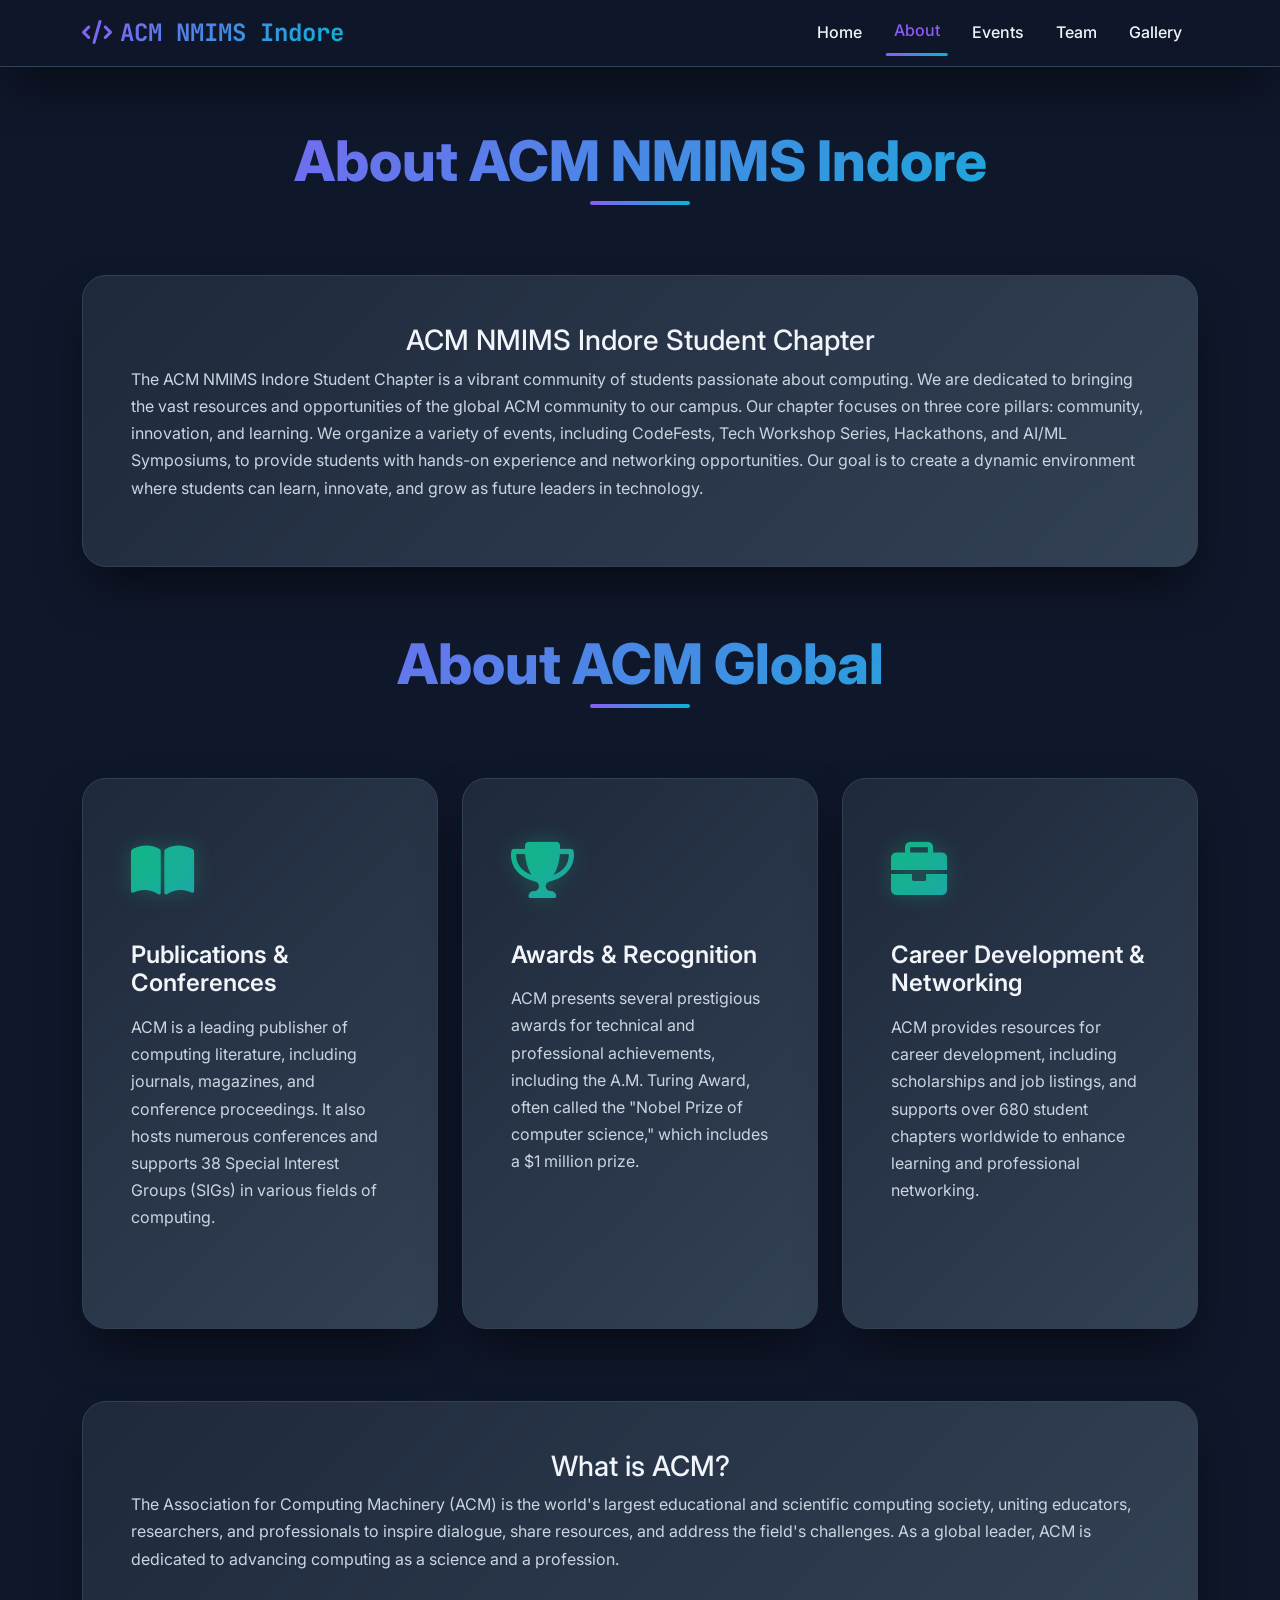
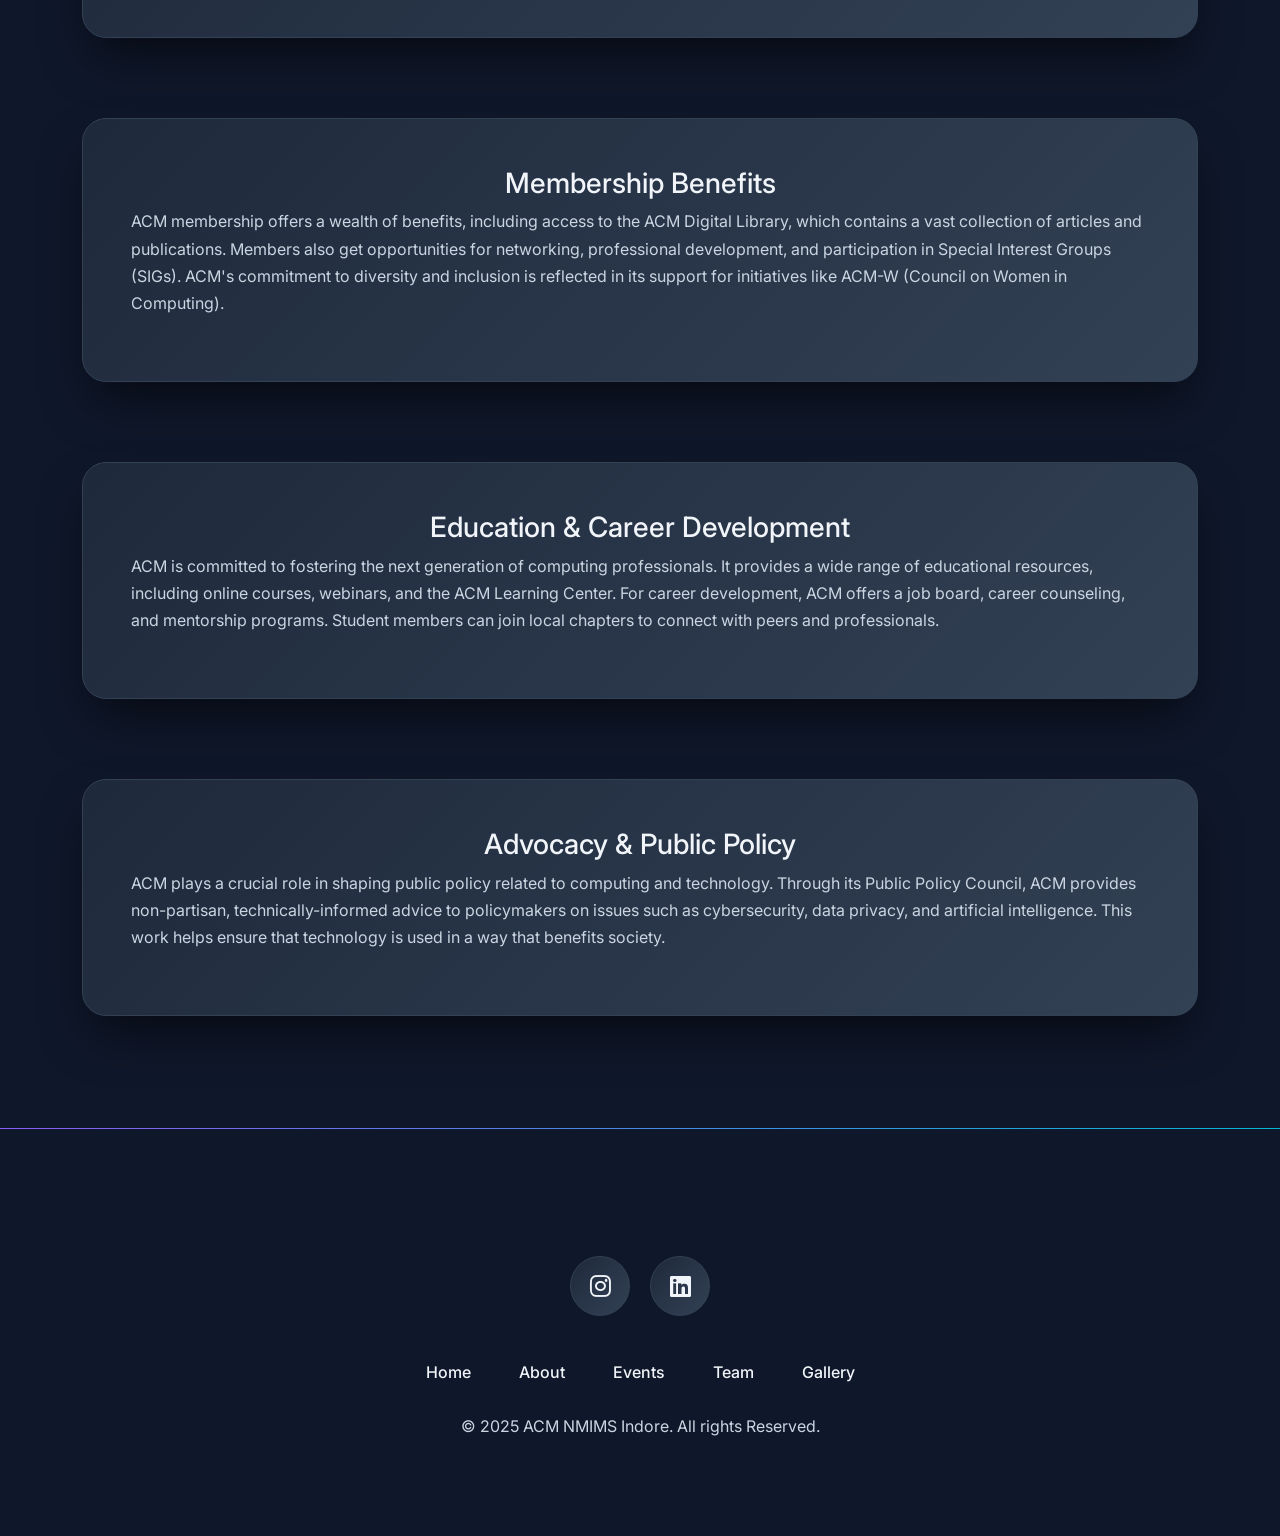
==== about/index.html @ 8c6a8d4e "Add Events and Gallery pages, update Navbar links, and enhance active link functionality - Created n" ====
<!DOCTYPE html>
<html lang="en">
<head>
    <meta charset="UTF-8">
    <meta name="viewport" content="width=device-width, initial-scale=1.0">
    <title>About – ACM NMIMS Indore</title>
    <meta name="description" content="Learn about ACM NMIMS Indore Student Chapter and the global ACM organisation – publications, awards, career development, and more.">

    <link href="https://cdn.jsdelivr.net/npm/bootstrap@5.1.3/dist/css/bootstrap.min.css" rel="stylesheet">
    <link rel="stylesheet" href="https://cdnjs.cloudflare.com/ajax/libs/font-awesome/6.0.0/css/all.min.css">
    <link href="https://fonts.googleapis.com/css2?family=Poppins:wght@300;400;500;600;700;800;900&family=Inter:wght@300;400;500;600;700&family=JetBrains+Mono:wght@400;500;600&display=swap" rel="stylesheet">
    <link rel="stylesheet" href="../assets/css/style.css">
</head>
<body>
    <div class="animated-bg">
        <div class="bg-orb"></div>
        <div class="bg-orb"></div>
        <div class="bg-orb"></div>
        <div class="bg-orb"></div>
        <div class="bg-orb"></div>
    </div>
    <div class="grid-bg"></div>

    <div class="progress-bar" id="progressBar"></div>

    <!-- Navbar -->
    <nav class="navbar navbar-expand-lg" id="mainNavbar">
        <div class="container">
            <a class="navbar-brand" href="../">
                <i class="fas fa-code me-2"></i>ACM NMIMS Indore
            </a>
            <button class="navbar-toggler" type="button" data-bs-toggle="collapse" data-bs-target="#navbarNav" aria-label="Toggle navigation">
                <span class="navbar-toggler-icon"></span>
            </button>
            <div class="collapse navbar-collapse" id="navbarNav">
                <ul class="navbar-nav ms-auto">
                    <li class="nav-item"><a class="nav-link" href="../" data-page="home">Home</a></li>
                    <li class="nav-item"><a class="nav-link" href="../about/" data-page="about">About</a></li>
                    <li class="nav-item"><a class="nav-link" href="../events/" data-page="events">Events</a></li>
                    <li class="nav-item"><a class="nav-link" href="../team/" data-page="team">Team</a></li>
                    <li class="nav-item"><a class="nav-link" href="../gallery/" data-page="gallery">Gallery</a></li>
                </ul>
            </div>
        </div>
    </nav>

    <!-- About Section -->
    <section class="content-section" id="about" style="padding-top: 8rem;">
        <div class="container">
            <h1 class="section-title">About ACM NMIMS Indore</h1>

            <div class="row mt-5">
                <div class="col-lg-12">
                    <div class="feature-card">
                        <h3 class="text-center">ACM NMIMS Indore Student Chapter</h3>
                        <p>The ACM NMIMS Indore Student Chapter is a vibrant community of students passionate about computing. We are dedicated to bringing the vast resources and opportunities of the global ACM community to our campus. Our chapter focuses on three core pillars: community, innovation, and learning. We organize a variety of events, including CodeFests, Tech Workshop Series, Hackathons, and AI/ML Symposiums, to provide students with hands-on experience and networking opportunities. Our goal is to create a dynamic environment where students can learn, innovate, and grow as future leaders in technology.</p>
                    </div>
                </div>
            </div>

            <h2 class="section-title mt-5">About ACM Global</h2>

            <div class="row">
                <div class="col-lg-4 mb-4">
                    <div class="feature-card h-100">
                        <div class="feature-icon">
                            <i class="fas fa-book-open"></i>
                        </div>
                        <h4>Publications &amp; Conferences</h4>
                        <p>ACM is a leading publisher of computing literature, including journals, magazines, and conference proceedings. It also hosts numerous conferences and supports 38 Special Interest Groups (SIGs) in various fields of computing.</p>
                    </div>
                </div>
                <div class="col-lg-4 mb-4">
                    <div class="feature-card h-100">
                        <div class="feature-icon">
                            <i class="fas fa-trophy"></i>
                        </div>
                        <h4>Awards &amp; Recognition</h4>
                        <p>ACM presents several prestigious awards for technical and professional achievements, including the A.M. Turing Award, often called the "Nobel Prize of computer science," which includes a $1 million prize.</p>
                    </div>
                </div>
                <div class="col-lg-4 mb-4">
                    <div class="feature-card h-100">
                        <div class="feature-icon">
                            <i class="fas fa-briefcase"></i>
                        </div>
                        <h4>Career Development &amp; Networking</h4>
                        <p>ACM provides resources for career development, including scholarships and job listings, and supports over 680 student chapters worldwide to enhance learning and professional networking.</p>
                    </div>
                </div>
            </div>

            <div class="row mt-5">
                <div class="col-lg-12">
                    <div class="feature-card">
                        <h3 class="text-center">What is ACM?</h3>
                        <p>The Association for Computing Machinery (ACM) is the world's largest educational and scientific computing society, uniting educators, researchers, and professionals to inspire dialogue, share resources, and address the field's challenges. As a global leader, ACM is dedicated to advancing computing as a science and a profession.</p>
                    </div>
                </div>
            </div>

            <div class="row mt-5">
                <div class="col-lg-12">
                    <div class="feature-card">
                        <h3 class="text-center">Membership Benefits</h3>
                        <p>ACM membership offers a wealth of benefits, including access to the ACM Digital Library, which contains a vast collection of articles and publications. Members also get opportunities for networking, professional development, and participation in Special Interest Groups (SIGs). ACM's commitment to diversity and inclusion is reflected in its support for initiatives like ACM-W (Council on Women in Computing).</p>
                    </div>
                </div>
            </div>

            <div class="row mt-5">
                <div class="col-lg-12">
                    <div class="feature-card">
                        <h3 class="text-center">Education &amp; Career Development</h3>
                        <p>ACM is committed to fostering the next generation of computing professionals. It provides a wide range of educational resources, including online courses, webinars, and the ACM Learning Center. For career development, ACM offers a job board, career counseling, and mentorship programs. Student members can join local chapters to connect with peers and professionals.</p>
                    </div>
                </div>
            </div>

            <div class="row mt-5">
                <div class="col-lg-12">
                    <div class="feature-card">
                        <h3 class="text-center">Advocacy &amp; Public Policy</h3>
                        <p>ACM plays a crucial role in shaping public policy related to computing and technology. Through its Public Policy Council, ACM provides non-partisan, technically-informed advice to policymakers on issues such as cybersecurity, data privacy, and artificial intelligence. This work helps ensure that technology is used in a way that benefits society.</p>
                    </div>
                </div>
            </div>

        </div>
    </section>

    <!-- Footer -->
    <footer class="content-section" id="contact">
        <div class="container">
            <div class="row">
                <div class="col-12 text-center">
                    <div class="social-links">
                        <a href="https://www.instagram.com/acm_nmimsindore/" class="instagram" target="_blank" rel="noopener noreferrer" aria-label="Instagram">
                            <i class="fab fa-instagram"></i>
                        </a>
                        <a href="https://www.linkedin.com/company/svkm-s-nmims-indore-acm-student-chapter" class="linkedin" target="_blank" rel="noopener noreferrer" aria-label="LinkedIn">
                            <i class="fab fa-linkedin"></i>
                        </a>
                    </div>
                    <ul class="navbar-nav d-flex flex-row justify-content-center mt-3">
                        <li class="nav-item mx-2"><a class="nav-link" href="../">Home</a></li>
                        <li class="nav-item mx-2"><a class="nav-link" href="../about/">About</a></li>
                        <li class="nav-item mx-2"><a class="nav-link" href="../events/">Events</a></li>
                        <li class="nav-item mx-2"><a class="nav-link" href="../team/">Team</a></li>
                        <li class="nav-item mx-2"><a class="nav-link" href="../gallery/">Gallery</a></li>
                    </ul>
                    <p style="margin-top: 1rem; margin-bottom: 0; color: var(--text-secondary);">&copy; 2025 ACM NMIMS Indore. All rights Reserved.</p>
                </div>
            </div>
        </div>
    </footer>

    <script src="https://cdn.jsdelivr.net/npm/bootstrap@5.1.3/dist/js/bootstrap.bundle.min.js"></script>
    <script src="../assets/js/script.js"></script>
</body>
</html>
---- assets/css/style.css ----
:root {
    --primary-gradient: linear-gradient(135deg, #8b5cf6 0%, #06b6d4 100%);
    --secondary-gradient: linear-gradient(135deg, #f59e0b 0%, #ef4444 100%);
    --accent-gradient: linear-gradient(135deg, #10b981 0%, #3b82f6 100%);
    --dark-gradient: linear-gradient(135deg, #0f172a 0%, #1e293b 100%);
    --card-gradient: linear-gradient(135deg, #1e293b 0%, #334155 100%);
    --bg-primary: #0f172a;
    --bg-secondary: #1e293b;
    --bg-tertiary: #334155;
    --text-primary: #f1f5f9;
    --text-secondary: #cbd5e1;
    --text-muted: #64748b;
    --border-color: #334155;
    --shadow-dark: 0 25px 50px -12px rgba(0, 0, 0, 0.6);
    --shadow-glow: 0 0 40px rgba(139, 92, 246, 0.3);
    --shadow-hover: 0 35px 70px -12px rgba(0, 0, 0, 0.8);
}

* {
    margin: 0;
    padding: 0;
    box-sizing: border-box;
}

body {
    font-family: 'Inter', 'Poppins', sans-serif;
    line-height: 1.6;
    color: var(--text-primary);
    overflow-x: hidden;
    background: var(--bg-primary);
    position: relative;
}

/* Enhanced Animated Background */
.animated-bg {
    position: fixed;
    top: 0;
    left: 0;
    width: 100%;
    height: 100%;
    z-index: -2;
    background: var(--bg-primary);
}

.bg-orb {
    position: absolute;
    border-radius: 50%;
    filter: blur(40px);
    opacity: 0.7;
    animation: orbFloat 20s ease-in-out infinite;
}

.bg-orb:nth-child(1) {
    width: 300px;
    height: 300px;
    background: linear-gradient(45deg, #8b5cf6, #06b6d4);
    top: 10%;
    left: 10%;
    animation-delay: 0s;
}

.bg-orb:nth-child(2) {
    width: 200px;
    height: 200px;
    background: linear-gradient(45deg, #f59e0b, #ef4444);
    top: 60%;
    right: 20%;
    animation-delay: 7s;
}

.bg-orb:nth-child(3) {
    width: 250px;
    height: 250px;
    background: linear-gradient(45deg, #10b981, #3b82f6);
    bottom: 10%;
    left: 30%;
    animation-delay: 14s;
}

.bg-orb:nth-child(4) {
    width: 180px;
    height: 180px;
    background: linear-gradient(45deg, #ec4899, #8b5cf6);
    top: 30%;
    right: 10%;
    animation-delay: 3s;
}

.bg-orb:nth-child(5) {
    width: 220px;
    height: 220px;
    background: linear-gradient(45deg, #06b6d4, #10b981);
    bottom: 30%;
    right: 40%;
    animation-delay: 10s;
}

/* Enhanced Grid Pattern */
.grid-bg {
    position: fixed;
    top: 0;
    left: 0;
    width: 100%;
    height: 100%;
    z-index: -1;
    background-image:
        linear-gradient(rgba(139, 92, 246, 0.1) 1px, transparent 1px),
        linear-gradient(90deg, rgba(139, 92, 246, 0.1) 1px, transparent 1px);
    background-size: 50px 50px;
    animation: gridMove 20s linear infinite;
}

/* Enhanced Navigation */
.navbar {
    background: rgba(15, 23, 42, 0.8);
    backdrop-filter: blur(20px);
    border-bottom: 1px solid var(--border-color);
    transition: all 0.3s cubic-bezier(0.4, 0, 0.2, 1);
    position: fixed;
    top: 0;
    width: 100%;
    z-index: 1000;
    box-shadow: var(--shadow-dark);
}

.navbar-brand {
    font-weight: 700;
    font-size: 1.5rem;
    background: var(--primary-gradient);
    -webkit-background-clip: text;
    background-clip: text;
    -webkit-text-fill-color: transparent;
    transition: all 0.3s ease;
    font-family: 'JetBrains Mono', monospace;
    position: relative;
}

.navbar-brand:hover {
    transform: scale(1.05);
    filter: brightness(1.2);
    text-shadow: 0 0 20px rgba(139, 92, 246, 0.5);
    animation: brandPulse 0.6s ease-in-out;
}

.navbar-toggler {
    border: none;
    background: var(--primary-gradient);
    border-radius: 8px;
    padding: 0.5rem;
    transition: all 0.3s ease;
}

.navbar-toggler:hover {
    transform: rotate(180deg);
    box-shadow: 0 0 20px rgba(139, 92, 246, 0.5);
}

.navbar-toggler-icon {
    background-image: url("data:image/svg+xml,%3csvg xmlns='http://www.w3.org/2000/svg' viewBox='0 0 30 30'%3e%3cpath stroke='rgba%28255, 255, 255, 1%29' stroke-linecap='round' stroke-miterlimit='10' stroke-width='2' d='m4 7h22M4 15h22M4 23h22'/%3e%3c/svg%3e");
}

.nav-link {
    font-weight: 500;
    color: var(--text-primary) !important;
    position: relative;
    padding: 0.75rem 1rem !important;
    transition: all 0.3s cubic-bezier(0.4, 0, 0.2, 1);
    overflow: hidden;
}

.nav-link::before {
    content: '';
    position: absolute;
    bottom: 0;
    left: 50%;
    width: 0;
    height: 3px;
    background: var(--primary-gradient);
    transition: all 0.3s cubic-bezier(0.4, 0, 0.2, 1);
    transform: translateX(-50%);
    border-radius: 2px;
}

.nav-link::after {
    content: '';
    position: absolute;
    top: 0;
    left: -100%;
    width: 100%;
    height: 100%;
    background: linear-gradient(90deg, transparent, rgba(139, 92, 246, 0.1), transparent);
    transition: all 0.5s;
}

.nav-link:hover::before {
    width: 80%;
}

.nav-link:hover::after {
    left: 100%;
}

.nav-link:hover,
.nav-link.active {
    color: #8b5cf6 !important;
    transform: translateY(-2px);
}

.nav-link.active::before {
    width: 80%;
}

/* Hero Section */
.hero {
    min-height: 100vh;
    display: flex;
    align-items: center;
    position: relative;
    background: var(--dark-gradient);
    overflow: hidden;
}

.hero-content {
    position: relative;
    z-index: 2;
    color: var(--text-primary);
    text-align: center;
    animation: fadeInUp 1s ease-out;
}

.hero h1 {
    font-size: 4.5rem;
    font-weight: 900;
    margin-bottom: 1.5rem;
    background: var(--primary-gradient);
    -webkit-background-clip: text;
    background-clip: text;
    -webkit-text-fill-color: transparent;
    animation: titleGlow 3s ease-in-out infinite alternate;
    font-family: 'Poppins', sans-serif;
    letter-spacing: -2px;
}

.hero p {
    font-size: 1.4rem;
    margin-bottom: 2.5rem;
    opacity: 0.9;
    animation: fadeInUp 1s ease-out 0.3s both;
    color: var(--text-secondary);
    font-weight: 300;
}

.cta-button {
    display: inline-block;
    padding: 1.2rem 3rem;
    background: var(--primary-gradient);
    color: white;
    text-decoration: none;
    border-radius: 50px;
    font-weight: 600;
    font-size: 1.1rem;
    transition: all 0.4s cubic-bezier(0.4, 0, 0.2, 1);
    box-shadow: var(--shadow-glow);
    position: relative;
    overflow: hidden;
    animation: fadeInUp 1s ease-out 0.6s both;
    border: 1px solid rgba(139, 92, 246, 0.3);
}

.cta-button::before {
    content: '';
    position: absolute;
    top: 0;
    left: -100%;
    width: 100%;
    height: 100%;
    background: linear-gradient(90deg, transparent, rgba(255, 255, 255, 0.2), transparent);
    transition: all 0.6s;
}

.cta-button:hover {
    transform: translateY(-8px) scale(1.05);
    box-shadow: 0 20px 40px rgba(139, 92, 246, 0.4);
    color: white;
    animation: buttonBounce 0.6s ease-in-out;
}

.cta-button:hover::before {
    left: 100%;
}

/* Enhanced Floating Particles */
.particles {
    position: absolute;
    top: 0;
    left: 0;
    width: 100%;
    height: 100%;
    pointer-events: none;
    z-index: 1;
}

.particle {
    position: absolute;
    border-radius: 50%;
    animation: particleFloat 15s linear infinite;
    box-shadow: 0 0 10px rgba(139, 92, 246, 0.5);
}

.particle.large {
    width: 6px;
    height: 6px;
    background: var(--primary-gradient);
}

.particle.medium {
    width: 4px;
    height: 4px;
    background: var(--accent-gradient);
}

.particle.small {
    width: 2px;
    height: 2px;
    background: var(--secondary-gradient);
}

/* Enhanced Code Rain Effect */
.code-rain {
    position: absolute;
    top: 0;
    left: 0;
    width: 100%;
    height: 100%;
    pointer-events: none;
    z-index: 1;
    font-family: 'JetBrains Mono', monospace;
    font-size: 14px;
    color: rgba(139, 92, 246, 0.3);
    overflow: hidden;
}

.code-char {
    position: absolute;
    animation: codeRain 10s linear infinite;
    text-shadow: 0 0 5px rgba(139, 92, 246, 0.5);
}

/* Content Sections */
.content-section {
    padding: 6rem 0;
    position: relative;
    background: var(--bg-primary);
}

.section-title {
    font-size: 3.5rem;
    font-weight: 800;
    text-align: center;
    margin-bottom: 4rem;
    background: var(--primary-gradient);
    -webkit-background-clip: text;
    background-clip: text;
    -webkit-text-fill-color: transparent;
    opacity: 0;
    transform: translateY(50px);
    animation: slideInUp 0.8s ease-out forwards;
    position: relative;
}

.section-title::after {
    content: '';
    position: absolute;
    bottom: -10px;
    left: 50%;
    transform: translateX(-50%);
    width: 0;
    height: 4px;
    background: var(--primary-gradient);
    border-radius: 2px;
    animation: expandWidth 1s ease-out 0.5s forwards;
}

.feature-card {
    background: var(--card-gradient);
    backdrop-filter: blur(20px);
    border-radius: 24px;
    padding: 3rem;
    margin: 1rem 0;
    box-shadow: var(--shadow-dark);
    transition: all 0.4s cubic-bezier(0.4, 0, 0.2, 1);
    border: 1px solid var(--border-color);
    opacity: 0;
    transform: translateY(50px);
    animation: slideInUp 0.8s ease-out forwards;
    position: relative;
    overflow: hidden;
}

.feature-card::before {
    content: '';
    position: absolute;
    top: 0;
    left: 0;
    right: 0;
    height: 1px;
    background: var(--primary-gradient);
    opacity: 0;
    transition: opacity 0.3s ease;
}

.feature-card::after {
    content: '';
    position: absolute;
    top: -50%;
    left: -50%;
    width: 200%;
    height: 200%;
    background: conic-gradient(from 0deg, transparent, rgba(139, 92, 246, 0.1), transparent);
    opacity: 0;
    transition: all 0.6s ease;
    animation: cardRotate 20s linear infinite paused;
}

.feature-card:hover {
    transform: translateY(-15px) scale(1.02);
    box-shadow: var(--shadow-hover);
    border-color: rgba(139, 92, 246, 0.3);
    animation: cardFloat 2s ease-in-out infinite;
}

.feature-card:hover::before {
    opacity: 1;
}

.feature-card:hover::after {
    opacity: 1;
    animation-play-state: running;
}

.feature-icon {
    font-size: 3.5rem;
    background: var(--accent-gradient);
    -webkit-background-clip: text;
    background-clip: text;
    -webkit-text-fill-color: transparent;
    margin-bottom: 1.5rem;
    animation: iconPulse 2s ease-in-out infinite;
    text-shadow: 0 0 20px rgba(16, 185, 129, 0.3);
    transition: all 0.3s ease;
}

.feature-card:hover .feature-icon {
    transform: scale(1.2) rotate(360deg);
    animation: iconSpin 0.6s ease-in-out;
}

.feature-card h4 {
    color: var(--text-primary);
    font-weight: 600;
    margin-bottom: 1rem;
    font-size: 1.5rem;
    transition: all 0.3s ease;
}

.feature-card:hover h4 {
    color: #8b5cf6;
    text-shadow: 0 0 10px rgba(139, 92, 246, 0.3);
}

.feature-card p {
    color: var(--text-secondary);
    line-height: 1.7;
    margin-bottom: 1rem;
    transition: all 0.3s ease;
}

.feature-card:hover p {
    color: var(--text-primary);
}

.team-member-img {
    width: 200px;
    height: 200px;
    object-fit: cover;
    margin-bottom: 1.5rem;
    border: 3px solid;
    border-image-slice: 1;
    border-image-source: var(--primary-gradient);
}

.team-subtitle {
    font-size: 2rem;
    font-weight: 700;
    margin-top: 4rem;
    margin-bottom: 2rem;
    background: var(--secondary-gradient);
    -webkit-background-clip: text;
    background-clip: text;
    -webkit-text-fill-color: transparent;
}

/* Enhanced Loading Animation */
.page-loader {
    position: fixed;
    top: 0;
    left: 0;
    width: 100%;
    height: 100%;
    background: var(--bg-primary);
    display: flex;
    align-items: center;
    justify-content: center;
    z-index: 9999;
    opacity: 1;
    transition: opacity 0.5s ease-out;
    flex-direction: column;
}

.loader {
    width: 80px;
    height: 80px;
    border: 4px solid rgba(139, 92, 246, 0.3);
    border-top: 4px solid #8b5cf6;
    border-radius: 50%;
    animation: spin 1s linear infinite;
    box-shadow: 0 0 20px rgba(139, 92, 246, 0.3);
    margin-bottom: 2rem;
}

.loader-text {
    color: var(--text-secondary);
    font-size: 1.2rem;
    animation: textPulse 1.5s ease-in-out infinite;
}

.loading-progress {
    width: 300px;
    height: 4px;
    background: rgba(139, 92, 246, 0.2);
    border-radius: 2px;
    margin-top: 1rem;
    overflow: hidden;
}

.loading-bar {
    height: 100%;
    background: var(--primary-gradient);
    width: 0%;
    transition: width 0.3s ease;
    border-radius: 2px;
}

/* Enhanced Scroll Progress Bar */
.progress-bar {
    position: fixed;
    top: 0;
    left: 0;
    width: 0%;
    height: 4px;
    background: var(--primary-gradient);
    z-index: 9999;
    transition: width 0.1s ease-out;
    box-shadow: 0 0 10px rgba(139, 92, 246, 0.5);
}

/* Enhanced Footer */
footer {
    background: var(--dark-gradient);
    position: relative;
    overflow: hidden;
}

footer::before {
    content: '';
    position: absolute;
    top: 0;
    left: 0;
    right: 0;
    height: 1px;
    background: var(--primary-gradient);
}

.social-links {
    display: flex;
    justify-content: center;
    gap: 20px;
    margin: 2rem 0;
}

.social-links a {
    display: flex;
    align-items: center;
    justify-content: center;
    width: 60px;
    height: 60px;
    background: var(--card-gradient);
    border-radius: 50%;
    transition: all 0.4s cubic-bezier(0.4, 0, 0.2, 1);
    border: 1px solid var(--border-color);
    position: relative;
    overflow: hidden;
    text-decoration: none;
    color: var(--text-primary);
}

.social-links a::before {
    content: '';
    position: absolute;
    top: 0;
    left: 0;
    width: 100%;
    height: 100%;
    background: var(--primary-gradient);
    opacity: 0;
    transition: all 0.3s ease;
    z-index: 0;
}

.social-links a i {
    font-size: 1.5rem;
    position: relative;
    z-index: 1;
    transition: all 0.3s ease;
}

.social-links a:hover {
    transform: translateY(-10px) scale(1.1);
    box-shadow: 0 15px 35px rgba(139, 92, 246, 0.4);
    animation: socialBounce 0.6s ease-in-out;
}

.social-links a:hover::before {
    opacity: 1;
}

.social-links a:hover i {
    color: white;
    transform: scale(1.2);
}

/* Social brand-specific hover colors */
.social-links a.instagram:hover::before {
    background: radial-gradient(circle at 30% 107%, #fdf497 0%, #fdf497 5%, #fd5949 45%, #d6249f 60%, #285AEB 90%);
}
.social-links a.linkedin:hover::before {
    background: linear-gradient(135deg, #0077b5, #0099d4);
}
.social-links a.github:hover::before {
    background: linear-gradient(135deg, #333, #666);
}
.social-links a.twitter:hover::before {
    background: linear-gradient(135deg, #1da1f2, #0d8bd9);
}
.social-links a.discord:hover::before {
    background: linear-gradient(135deg, #7289da, #5865f2);
}

/* Custom Scrollbar */
::-webkit-scrollbar { width: 8px; }
::-webkit-scrollbar-track { background: var(--bg-secondary); }
::-webkit-scrollbar-thumb { background: var(--primary-gradient); border-radius: 4px; }
::-webkit-scrollbar-thumb:hover { background: linear-gradient(135deg, #a855f7, #0891b2); }

/* ===== ANIMATIONS ===== */
@keyframes fadeInUp {
    from { opacity: 0; transform: translateY(50px); }
    to { opacity: 1; transform: translateY(0); }
}
@keyframes slideInUp {
    from { opacity: 0; transform: translateY(50px); }
    to { opacity: 1; transform: translateY(0); }
}
@keyframes titleGlow {
    from { text-shadow: 0 0 20px rgba(139, 92, 246, 0.5); }
    to { text-shadow: 0 0 40px rgba(139, 92, 246, 0.8), 0 0 60px rgba(6, 182, 212, 0.3); }
}
@keyframes iconPulse {
    0%, 100% { transform: scale(1); }
    50% { transform: scale(1.1); filter: brightness(1.2); }
}
@keyframes iconSpin {
    from { transform: scale(1) rotate(0deg); }
    to { transform: scale(1.2) rotate(360deg); }
}
@keyframes spin {
    0% { transform: rotate(0deg); }
    100% { transform: rotate(360deg); }
}
@keyframes particleFloat {
    0% { transform: translateY(100vh) scale(0); opacity: 0; }
    10% { opacity: 1; }
    90% { opacity: 1; }
    100% { transform: translateY(-100px) scale(1); opacity: 0; }
}
@keyframes orbFloat {
    0%, 100% { transform: translate(0, 0) scale(1); }
    25% { transform: translate(20px, -20px) scale(1.1); }
    50% { transform: translate(-15px, -30px) scale(0.9); }
    75% { transform: translate(-25px, 10px) scale(1.05); }
}
@keyframes gridMove {
    0% { transform: translate(0, 0); }
    100% { transform: translate(50px, 50px); }
}
@keyframes codeRain {
    0% { transform: translateY(-100px); opacity: 0; }
    10% { opacity: 1; }
    90% { opacity: 1; }
    100% { transform: translateY(100vh); opacity: 0; }
}
@keyframes brandPulse {
    0%, 100% { transform: scale(1.05); }
    50% { transform: scale(1.1); }
}
@keyframes buttonBounce {
    0%, 100% { transform: translateY(-8px) scale(1.05); }
    50% { transform: translateY(-12px) scale(1.08); }
}
@keyframes cardFloat {
    0%, 100% { transform: translateY(-15px) scale(1.02); }
    50% { transform: translateY(-20px) scale(1.03); }
}
@keyframes cardRotate {
    0% { transform: rotate(0deg); }
    100% { transform: rotate(360deg); }
}
@keyframes textPulse {
    0%, 100% { opacity: 0.7; }
    50% { opacity: 1; }
}
@keyframes expandWidth {
    0% { width: 0; }
    100% { width: 100px; }
}
@keyframes socialBounce {
    0%, 100% { transform: translateY(-10px) scale(1.1); }
    50% { transform: translateY(-15px) scale(1.15); }
}
@keyframes ripple {
    to { transform: scale(4); opacity: 0; }
}

/* ===== RESPONSIVE ===== */
@media (max-width: 992px) {
    .hero h1 { font-size: 3.5rem; }
    .hero p { font-size: 1.2rem; }
    .section-title { font-size: 3rem; }
}
@media (max-width: 768px) {
    .hero h1 { font-size: 3rem; }
    .hero p { font-size: 1.1rem; }
    .section-title { font-size: 2.5rem; }
    .feature-card { padding: 2rem; }
    .feature-icon { font-size: 2.5rem; }
    .social-links { gap: 15px; }
    .social-links a { width: 50px; height: 50px; }
    .navbar-nav { text-align: center; }
    .team-member-img { width: 150px; height: 150px; }
}
@media (max-width: 576px) {
    .hero h1 { font-size: 2.5rem; }
    .hero p { font-size: 1rem; }
    .cta-button { padding: 1rem 2rem; font-size: 1rem; }
    .section-title { font-size: 2rem; }
    .team-member-img { width: 120px; height: 120px; }
    footer .navbar-nav { flex-direction: column !important; }
    footer .nav-item { margin: 0.5rem 0; }
}
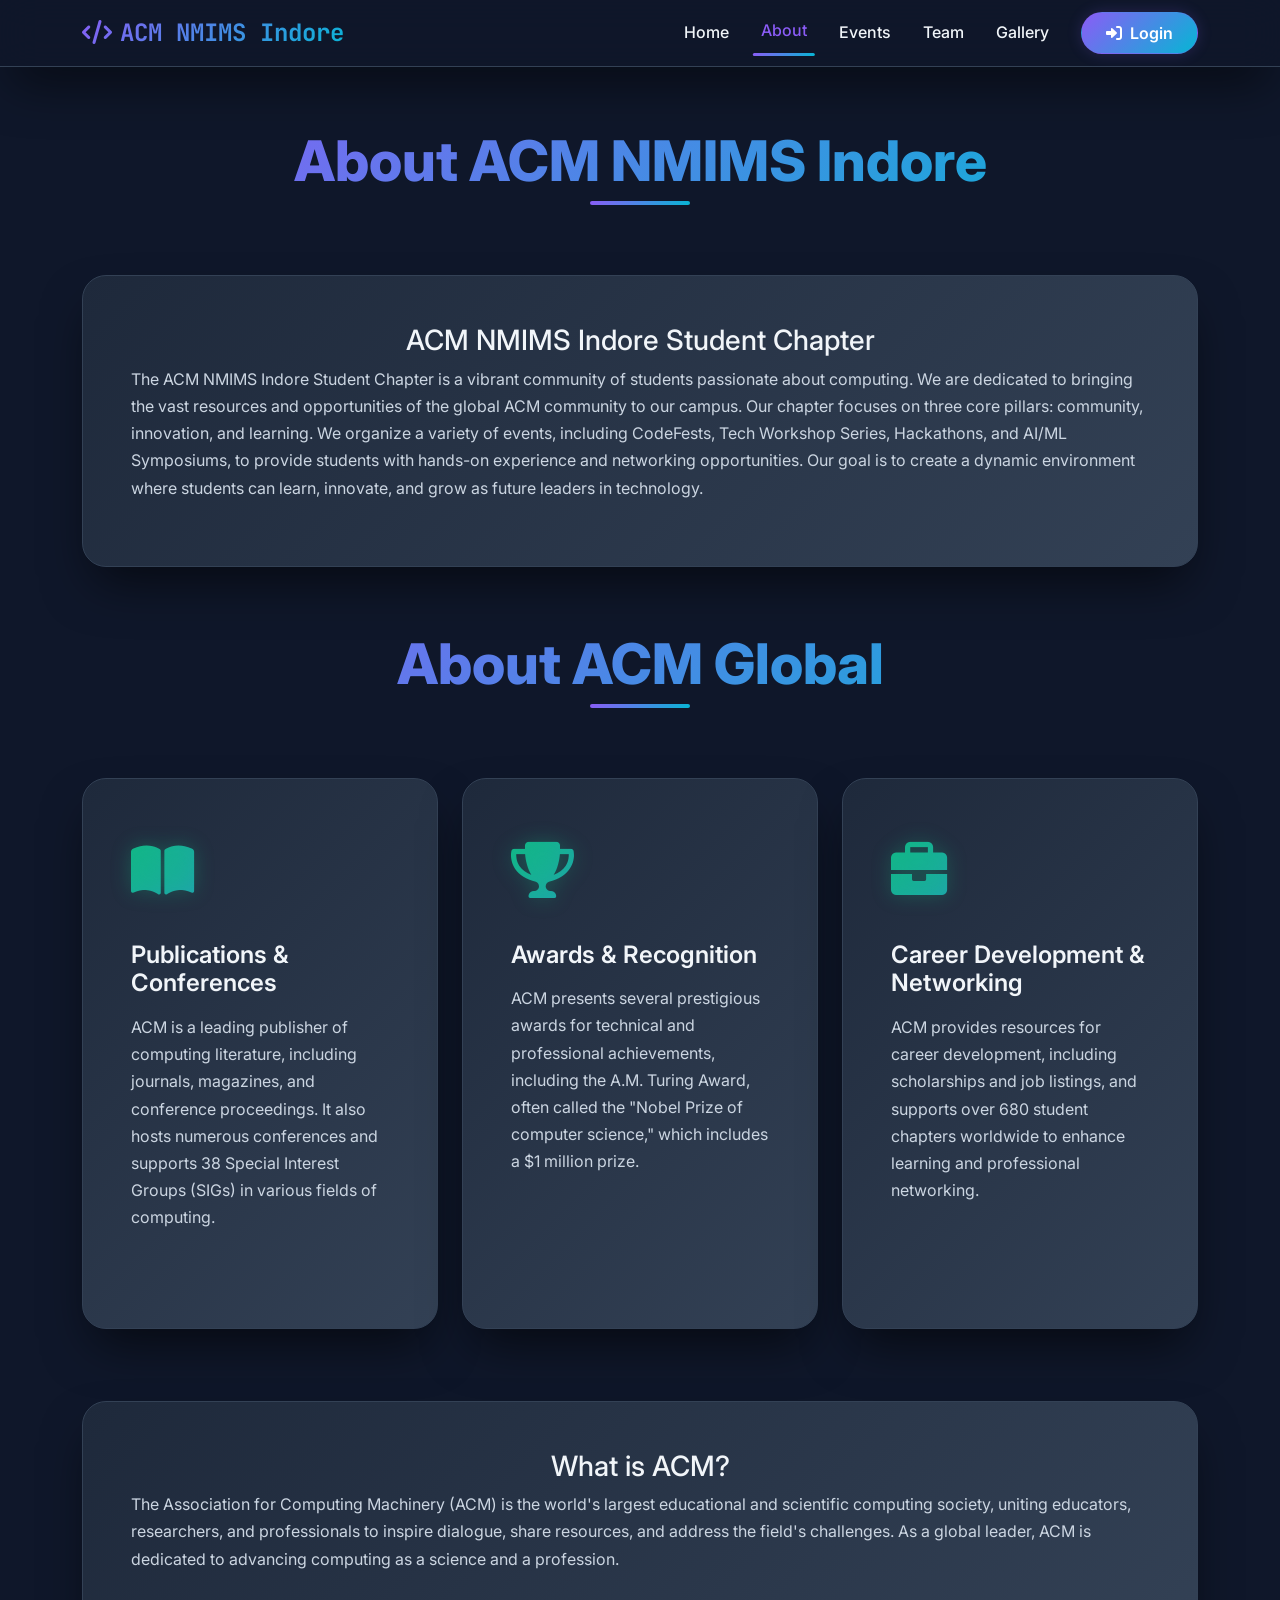
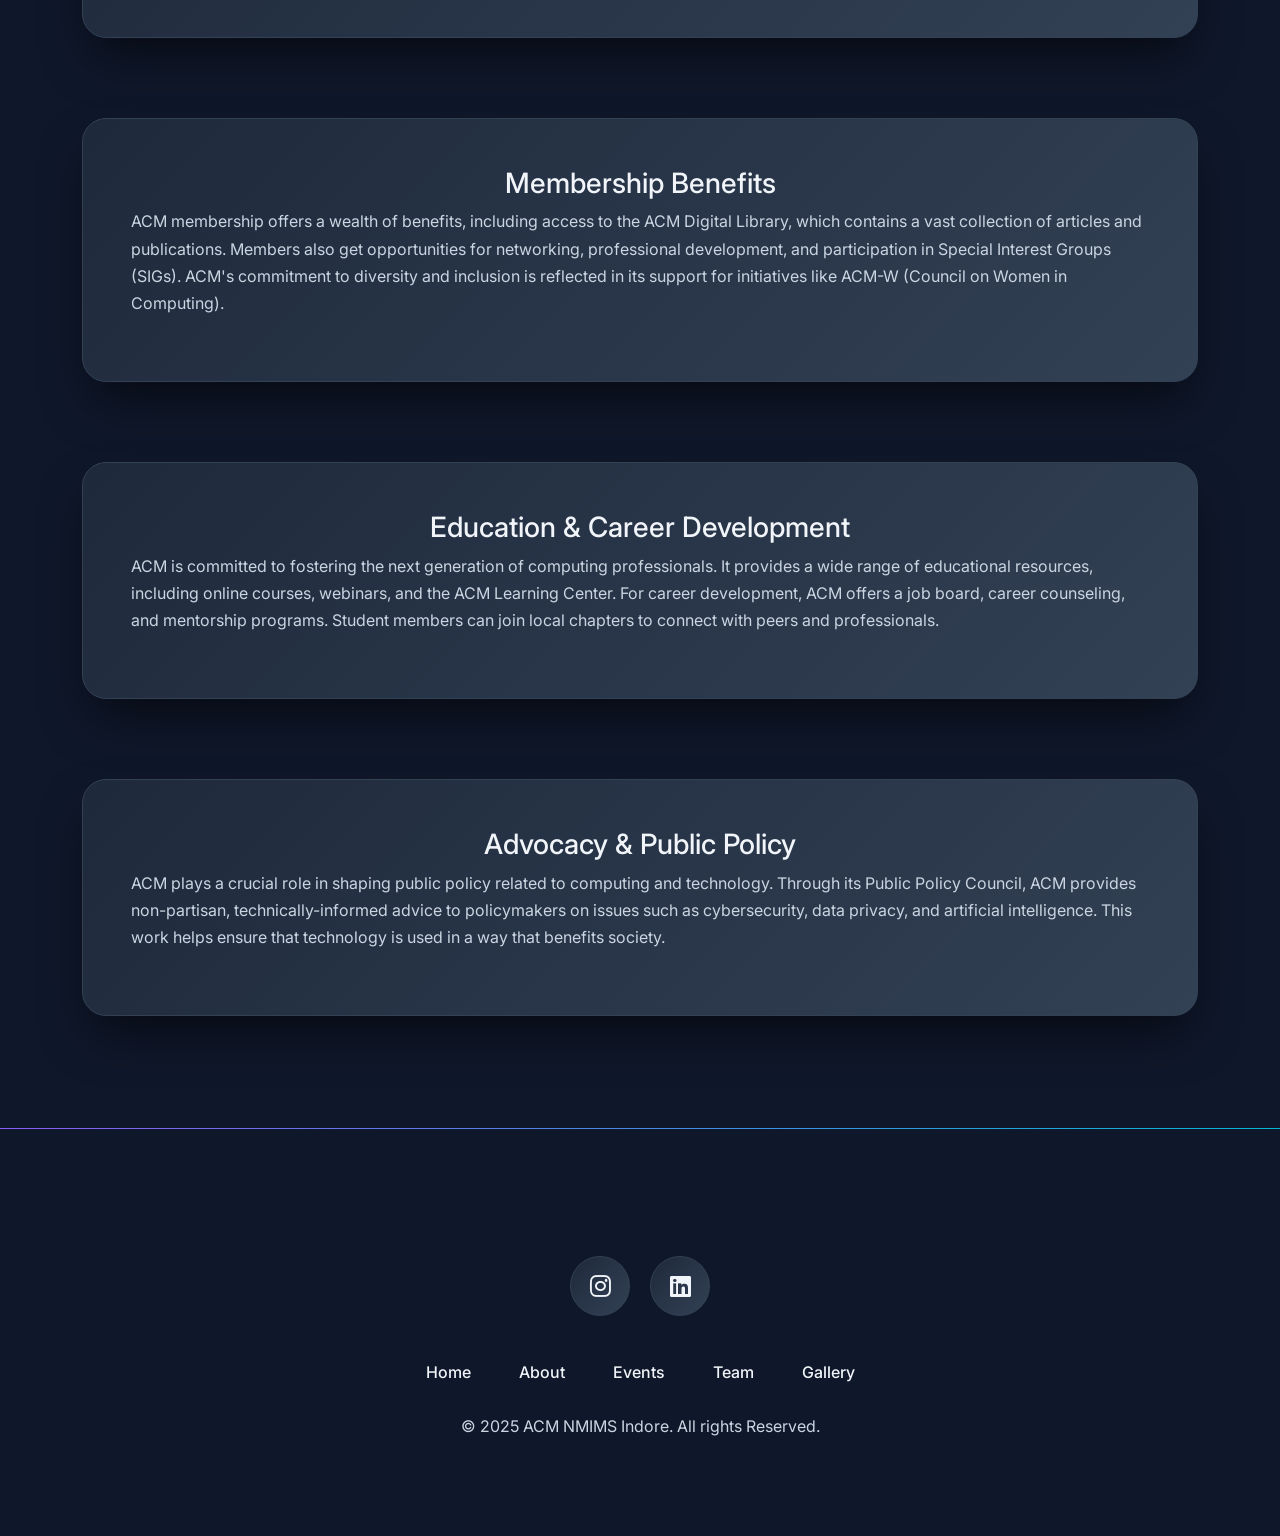
==== commit 9d812e0b: "feat: add login button to main navigation across all pages" ====
--- a/about/index.html
+++ b/about/index.html
@@ -39,6 +39,11 @@
                     <li class="nav-item"><a class="nav-link" href="../events/" data-page="events">Events</a></li>
                     <li class="nav-item"><a class="nav-link" href="../team/" data-page="team">Team</a></li>
                     <li class="nav-item"><a class="nav-link" href="../gallery/" data-page="gallery">Gallery</a></li>
+                    <li class="nav-item d-flex align-items-center ms-lg-3">
+                        <a class="btn login-btn" href="https://nmimsindore.acm.org:2096/" target="_blank" rel="noopener noreferrer">
+                            <i class="fas fa-sign-in-alt me-2"></i>Login
+                        </a>
+                    </li>
                 </ul>
             </div>
         </div>
--- a/assets/css/style.css
+++ b/assets/css/style.css
@@ -211,6 +211,46 @@
     width: 80%;
 }
 
+/* Login Button */
+.login-btn {
+    background: var(--primary-gradient);
+    color: white !important;
+    border-radius: 50px;
+    padding: 0.5rem 1.5rem !important;
+    font-weight: 600;
+    transition: all 0.3s cubic-bezier(0.4, 0, 0.2, 1);
+    border: 1px solid rgba(139, 92, 246, 0.3);
+    box-shadow: 0 0 15px rgba(139, 92, 246, 0.2);
+    display: inline-flex;
+    align-items: center;
+    text-decoration: none;
+}
+
+.login-btn i {
+    transition: transform 0.3s ease;
+}
+
+.login-btn:hover {
+    transform: translateY(-2px) scale(1.05);
+    box-shadow: 0 5px 15px rgba(139, 92, 246, 0.4);
+    color: white !important;
+    filter: brightness(1.1);
+}
+
+.login-btn:hover i {
+    transform: translateX(3px);
+}
+
+@media (max-width: 991px) {
+    .login-btn {
+        margin-top: 1rem;
+        margin-bottom: 0.5rem;
+        justify-content: center;
+        width: 100%;
+    }
+}
+
+
 /* Hero Section */
 .hero {
     min-height: 100vh;
